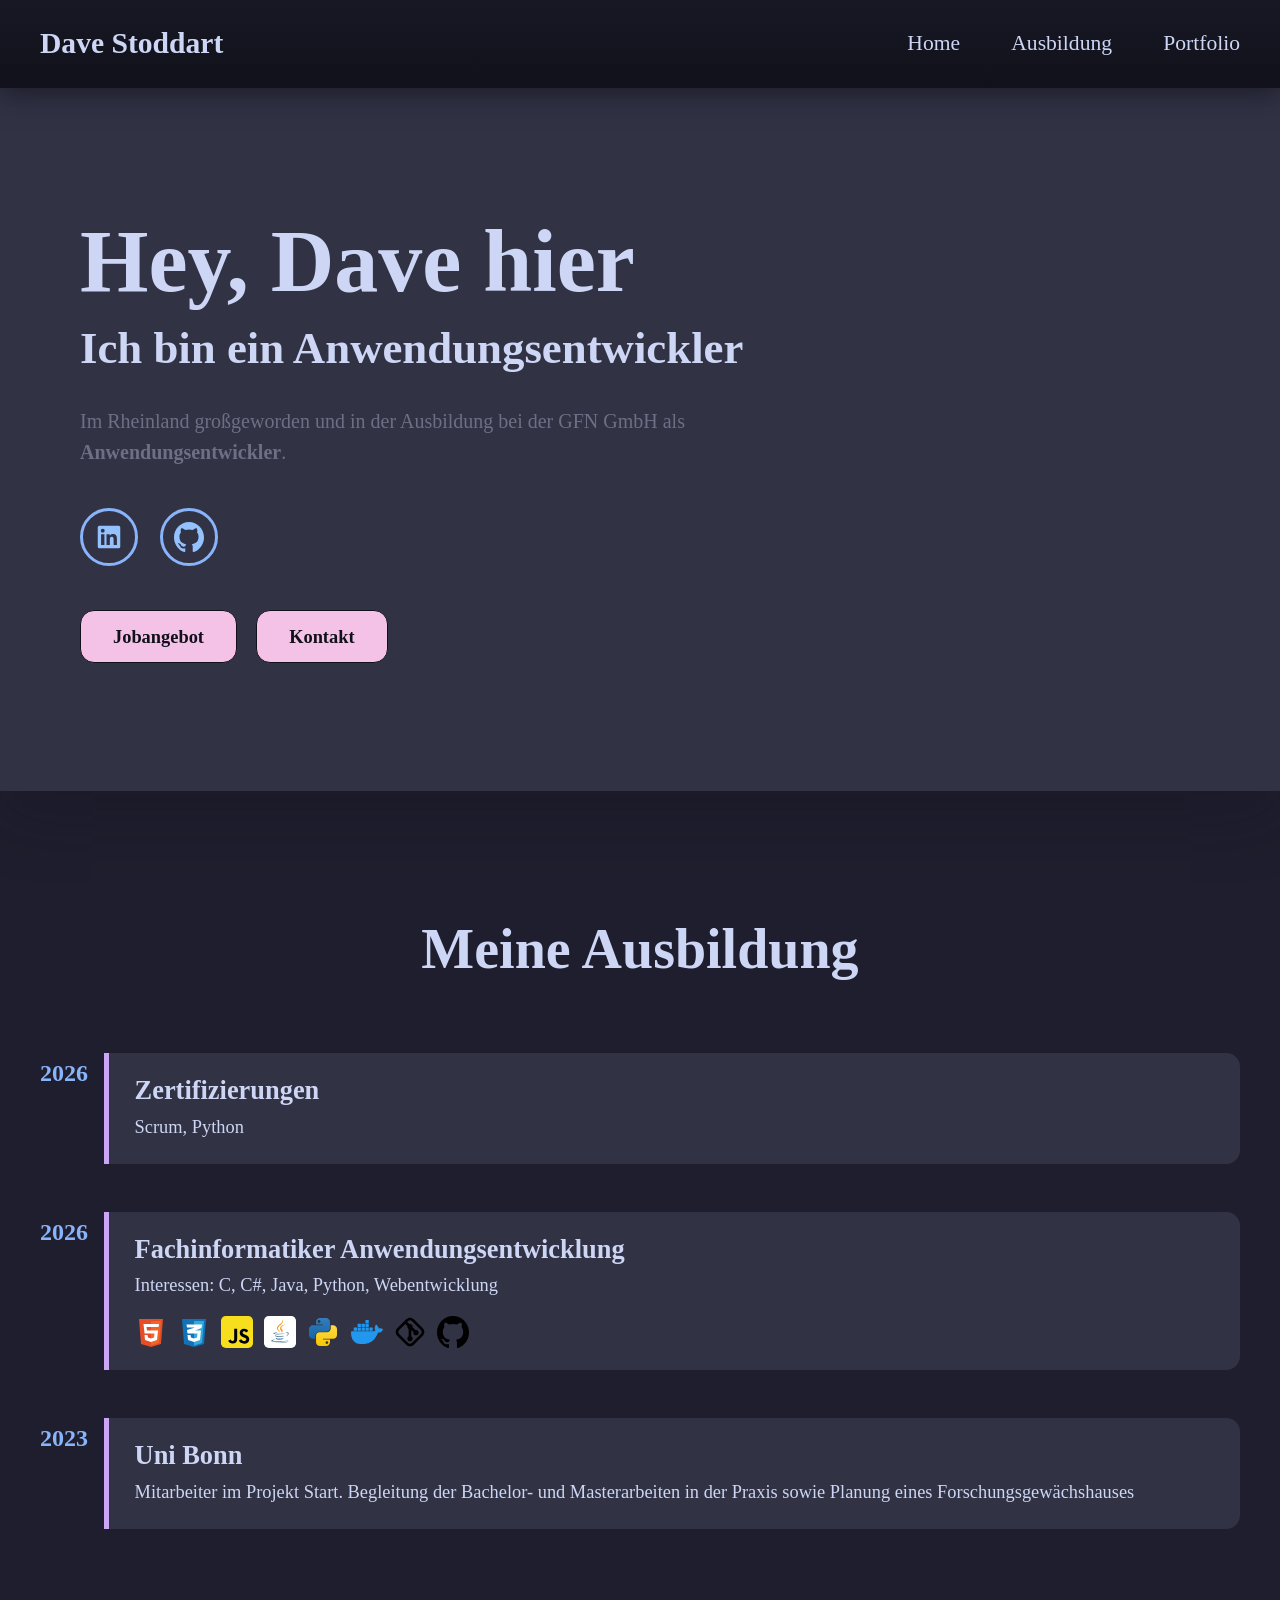
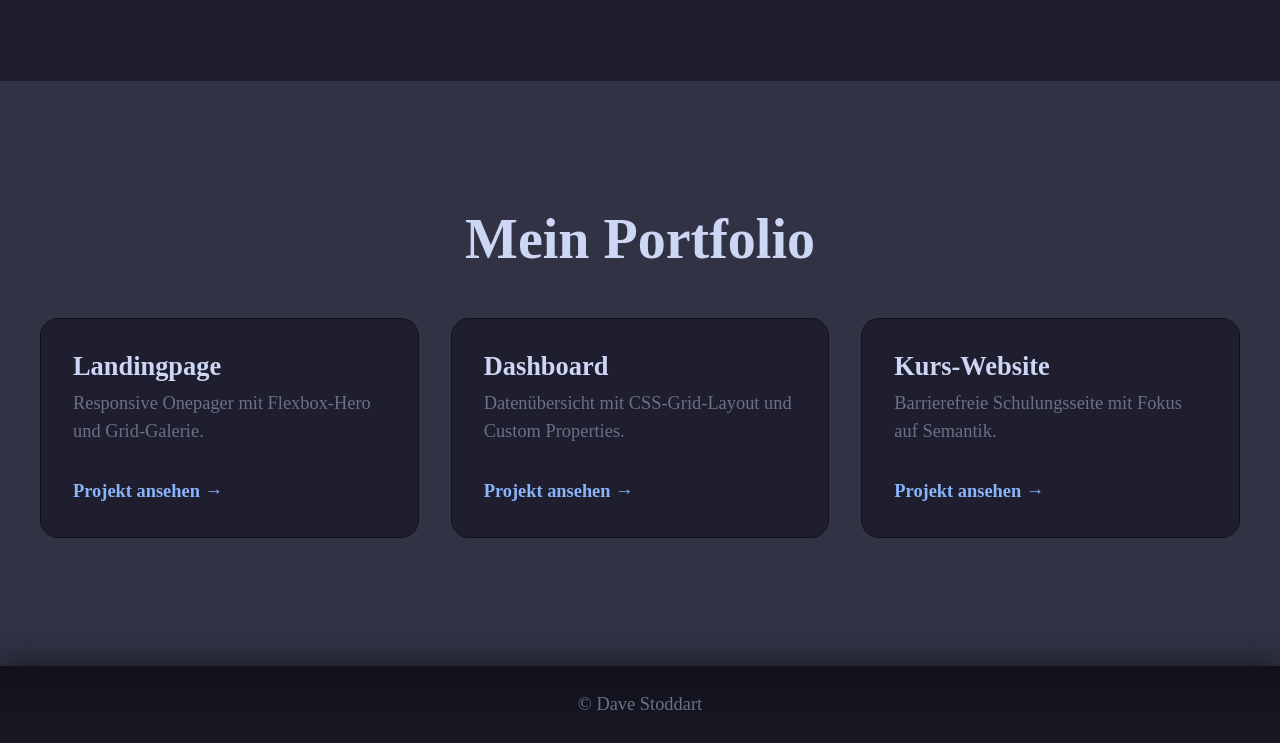
==== portfolio/index.html @ 98d84ff2 "maybe this will be the first final portfolio" ====
<!DOCTYPE html>
<html lang="de">

<head>
  <meta charset="UTF-8">
  <meta name="viewport" content="width=device-width, initial-scale=1.0">
  <title>Dave Stoddart – Portfolio</title>
  <link rel="stylesheet" href="style.css">
  <script src="script.js" defer></script>
</head>

<body>
  <header class="site-header">
    <h1 class="brand">Dave Stoddart</h1>
    <nav class="site-nav" aria-label="Hauptnavigation">
      <ul>
        <li><a href="index.html">Home</a></li>
        <li><a href="#ausbildung">Ausbildung</a></li>
        <li><a href="#portfolio">Portfolio</a></li>
      </ul>
    </nav>
  </header>

  <main>
    <section class="section" id="hero" aria-labelledby="hero-heading">
      <div class="hero-content">
        <h1 id="hero-heading">Hey, <strong>Dave</strong> hier</h1>
        <h2>Ich bin ein Anwendungsentwickler</h2>
        <p>Im Rheinland großgeworden und in der Ausbildung bei der GFN GmbH als <strong>Anwendungsentwickler</strong>.
        </p>

        <ul class="social-links" aria-label="Social Media">
          <li><a href="#linkedin" aria-label="LinkedIn"><img src="Icons/linkedin-svgrepo-com.svg" alt=""></a></li>
          <li><a href="#github" aria-label="GitHub"><img src="Icons/github-142-svgrepo-com.svg" alt=""></a></li>
        </ul>

        <div class="actions">
          <button class="button" type="button" data-modal-target="job-modal">Jobangebot</button>
          <button class="button" type="button" data-modal-target="contact-modal">Kontakt</button>
        </div>
      </div>
    </section>
    <dialog class="modal" id="contact-modal" aria-labelledby="contact-modal-title">
      <div>
        <button class="button modal-close" type="button" aria-label="Dialog schließen">&times;</button>
        <h2 id="contact-modal-title">Kontakt aufnehmen</h2>
        <form class="contact-form" action="#" method="post">
          <div>
            <label for="modal-name">Dein Name</label>
            <input type="text" id="modal-name" name="name" placeholder="Dein Name" autocomplete="name" required>
          </div>
          <div>
            <label for="modal-email">Deine E-Mail</label>
            <input type="email" id="modal-email" name="email" placeholder="Deine E-Mail" autocomplete="email" required>
          </div>
          <div>
            <label for="modal-message">Deine Nachricht</label>
            <textarea id="modal-message" name="message" placeholder="Deine Nachricht" rows="8" required></textarea>
          </div>
          <button class="button" type="submit">Nachricht senden</button>
        </form>
      </div>
    </dialog>

    <dialog class="modal" id="job-modal" aria-labelledby="job-modal-title">
      <div>
        <button class="button modal-close" type="button" aria-label="Dialog schließen">&times;</button>
        <h2 id="job-modal-title">Zusammenarbeit anbieten</h2>
        <p>Sie suchen Unterstützung bei der Entwicklung einer Website, Anwendung oder internen Lösung? Lassen Sie uns
          über Ihr Projekt und die passenden nächsten Schritte sprechen.</p>
        <form class="contact-form" action="#" method="post">
          <div>
            <label for="company-name">Unternehmen</label>
            <input type="text" id="company-name" name="company" placeholder="Ihr Unternehmen"
              autocomplete="organization" required>
          </div>
          <div>
            <label for="company-email">Ihre E-Mail</label>
            <input type="email" id="company-email" name="email" placeholder="Ihre E-Mail" autocomplete="email" required>
          </div>
          <div>
            <label for="project-message">Projektbeschreibung</label>
            <textarea id="project-message" name="message" placeholder="Worum geht es bei Ihrem Projekt?" rows="8"
              required></textarea>
          </div>
          <button class="button" type="submit">Projekt besprechen</button>
        </form>
      </div>
    </dialog>

    <section class="section" id="ausbildung" aria-labelledby="ausbildung-heading">
      <h2 class="heading" id="ausbildung-heading">Meine Ausbildung</h2>
      <ol class="timeline">
        <li>
          <time datetime="2026">2026</time>
          <article>
            <h3>Zertifizierungen</h3>
            <p>Scrum, Python</p>
          </article>
        </li>
        <li>
          <time datetime="2026">2026</time>
          <article>
            <h3>Fachinformatiker Anwendungsentwicklung</h3>
            <p>Interessen: C, C#, Java, Python, Webentwicklung</p>
            <div class="technology-list" aria-label="Technologien">
              <img class="icon" src="Icons/html-5-svgrepo-com.svg" alt="HTML5">
              <img class="icon" src="Icons/css-3-svgrepo-com.svg" alt="CSS3">
              <img class="icon" src="Icons/javascript-svgrepo-com.svg" alt="JavaScript">
              <img class="icon" src="Icons/java-svgrepo-com.svg" alt="Java">
              <img class="icon" src="Icons/python-svgrepo-com.svg" alt="Python">
              <img class="icon" src="Icons/docker-svgrepo-com.svg" alt="Docker">
              <img class="icon" src="Icons/git-svgrepo-com.svg" alt="Git">
              <img class="icon" src="Icons/github-142-svgrepo-com.svg" alt="GitHub">
            </div>
          </article>
        </li>
        <li>
          <time datetime="2023">2023</time>
          <article>
            <h3>Uni Bonn</h3>
            <p>Mitarbeiter im Projekt Start. Begleitung der Bachelor- und Masterarbeiten in der Praxis sowie Planung
              eines Forschungsgewächshauses</p>
          </article>
        </li>
      </ol>
    </section>

    <section class="section" id="portfolio" aria-labelledby="portfolio-heading">
      <h2 class="heading" id="portfolio-heading">Mein Portfolio</h2>
      <div class="project-grid">
        <article class="project-card">
          <h3>Landingpage</h3>
          <p>Responsive Onepager mit Flexbox-Hero und Grid-Galerie.</p>
          <a href="#landingpage">Projekt ansehen →</a>
        </article>
        <article class="project-card">
          <h3>Dashboard</h3>
          <p>Datenübersicht mit CSS-Grid-Layout und Custom Properties.</p>
          <a href="#dashboard">Projekt ansehen →</a>
        </article>
        <article class="project-card">
          <h3>Kurs-Website</h3>
          <p>Barrierefreie Schulungsseite mit Fokus auf Semantik.</p>
          <a href="#kurs-website">Projekt ansehen →</a>
        </article>
      </div>
    </section>
  </main>

  <footer class="site-footer">
    <p>&copy; Dave Stoddart</p>
  </footer>
</body>

</html>
---- portfolio/style.css ----
:root {

  /* legacy */
  --blue: #89b4fa;
  --mauve: #cba6f7;
  --teal: #94e2d5;

  /* Backgrounds — darkest to lightest */
  --crust: #11111b;
  --bg-dark: #181825;
  --bg: #1e1e2e;
  --surface: #313244;

  /* Text */
  --text: #cdd6f4;
  /* primary text — brightest neutral */
  --text-muted: #6c7086;
  /* least prominent — labels, timestamps */

  /* Accent — single source of truth */
  --color-accent: #f5c2e7;
  /* pink */
  --color-accent-hover: #f2cdcd;
  /* flamingo */

  /* Effects — derived from accent, not hardcoded */
  --shadow: rgb(17 17 27 / 55%);
  --glow: rgb(245 194 231 / 45%);
  /* matches --color-accent */

  --content-width: 1200px;
}

/* Base */

* {
  box-sizing: border-box;
}

html {
  scroll-behavior: smooth;
}

body {
  margin: 0;
  background: var(--bg);
  color: var(--text);
  font-family: Georgia, "Times New Roman", serif;
  font-size: 1.15rem;
  line-height: 1.55;
}

a {
  color: inherit;
}

/* Shared styling */
.heading {
  margin: 0 0 3rem;
  color: var(--text);
  font-size: clamp(2.5rem, 6vw, 3.5rem);
  line-height: 1.1;
  text-align: center;
}

/* Header and navigation */

.site-header {
  position: sticky;
  top: 0;
  z-index: 10;
  display: flex;
  align-items: center;
  justify-content: space-between;
  min-height: 88px;
  padding: 0 max(2rem, calc((100% - var(--content-width)) / 2));
  background: linear-gradient(to bottom, var(--bg-dark), var(--crust));
  box-shadow: 0 8px 24px var(--shadow);
  width: 100%;
}

.brand,
.site-nav a {
  color: var(--text);
  text-decoration: none;
  transition: color 180ms ease, text-shadow 180ms ease;
}

.brand {
  font-size: 1.85rem;
  font-weight: 700;
}

.site-nav ul {
  display: flex;
  align-items: center;
  gap: 3.2rem;
  margin: 0;
  padding: 0;
  list-style: none;
}

.site-nav a {
  font-size: 1.35rem;
}

.site-nav a:hover,
.site-nav a:focus-visible,
.brand:hover,
.brand:focus-visible {
  color: var(--mauve);
  text-shadow: 0 0 12px var(--glow);
}

.section {
  width: 100%;
  max-width: none;
  margin: 0;
}

/* Hero */
#hero {
  min-height: 662px;
  padding: 0;
  background: var(--surface);
  box-shadow: 0 24px 60px rgb(17 17 27 / 28%);
}

.hero-content {
  width: min(100% - 2rem, var(--content-width));
  margin: 0 auto;
  padding: 8rem max(2rem, calc((100% - var(--content-width)) / 2));
  display: flex;
  flex-direction: column;
  justify-content: center;
  align-items: flex-start;
}

#hero-heading {
  margin: 0;
  color: var(--text);
  font-size: clamp(3.5rem, 7vw, 5.5rem);
  line-height: 1.05;
}


#hero h2 {
  margin: 1rem 0 2rem;
  color: var(--text);
  font-size: clamp(2rem, 4vw, 2.8rem);
  line-height: 1.1;
}

#hero p {
  max-width: 780px;
  margin: 0 0 2.5rem;
  color: var(--text-muted);
  font-size: 1.25rem;
}

.social-links {
  display: flex;
  align-items: center;
  gap: 1.4rem;
  margin: 0 0 2.8rem;
  padding: 0;
  list-style: none;
}

.social-links a {
  display: grid;
  place-items: center;
  width: 58px;
  height: 58px;
  border: 3px solid var(--blue);
  border-radius: 50%;
  transition: transform 180ms ease, border-color 180ms ease, box-shadow 180ms ease;
}

.social-links a:hover,
.social-links a:focus-visible {
  transform: translateY(-4px) scale(1.08);
  border-color: var(--mauve);
  box-shadow: 0 0 8px var(--mauve), 0 0 22px var(--glow);
}

.social-links img {
  width: 30px;
  height: 30px;
  filter: brightness(0) saturate(100%) invert(71%) sepia(44%) saturate(717%) hue-rotate(185deg) brightness(101%);
  transition: filter 180ms ease;
}

.social-links a:hover img,
.social-links a:focus-visible img {
  filter: brightness(0) saturate(100%) invert(82%) sepia(23%) saturate(1395%) hue-rotate(223deg) brightness(103%);
}

.actions {
  display: flex;
  flex-wrap: wrap;
  gap: 1.2rem;
}

/* Buttons */

.button {
  display: inline-block;
  padding: 0.7rem 2rem;
  border: 1px solid var(--crust);
  border-radius: 14px;
  background: var(--color-accent);
  color: var(--crust);
  font: inherit;
  font-weight: 700;
  text-decoration: none;
  cursor: pointer;
}

.button:hover,
.button:focus-visible {
  background: var(--mauve);
  box-shadow: 0 0 16px var(--glow);
}

/* Education */

#ausbildung {
  padding: 8rem max(2rem, calc((100% - var(--content-width)) / 2));
}

.timeline {
  display: flex;
  flex-direction: column;
  max-width: var(--content-width);
  margin: 0;
  padding: 0;
  list-style: none;
  background: var(--bg);
}

.timeline li {
  display: grid;
  grid-template-columns: auto 1fr;
  gap: 1rem;
  align-items: start;
  padding: 1.5rem 0;
}

.timeline time {
  padding-top: 0.15rem;
  color: var(--blue);
  font-size: 1.5rem;
  font-weight: 700;
  text-align: right;
}

.timeline article {
  padding: 1.4rem 1.6rem;
  border-left: 5px solid var(--mauve);
  border-radius: 0 14px 14px 0;
  background: var(--surface);
}

.timeline h3,
.project-card h3 {
  margin: 0 0 0.35rem;
  font-size: 1.65rem;
  line-height: 1.2;
}

.timeline p,
.project-card p {
  margin: 0;
}

.technology-list {
  display: flex;
  flex-wrap: wrap;
  gap: 0.7rem;
  margin-top: 1rem;
}

.technology-list .icon {
  width: 32px;
  height: 32px;
  object-fit: contain;
}

/* Portfolio */

#portfolio {
  padding: 8rem max(2rem, calc((100% - var(--content-width)) / 2));
  background: var(--surface);
}

.project-grid {
  display: grid;
  grid-template-columns: repeat(3, 1fr);
  gap: 2rem;
  max-width: var(--content-width);
  margin: 0 auto;
}

.project-card {
  display: flex;
  flex-direction: column;
  min-height: 220px;
  padding: 2rem;
  border: 1px solid var(--crust);
  border-radius: 18px;
  background: var(--bg);
}

.project-card p {
  margin-bottom: 1.5rem;
  color: var(--text-muted);
}

.project-card a {
  margin-top: auto;
  color: var(--blue);
  font-weight: 700;
  text-decoration: none;
}

/* Contact forms */

.contact-form {
  display: grid;
  grid-template-columns: 1fr 1fr;
  gap: 1.6rem 1.8rem;
  max-width: 910px;
  margin: 0 auto;
}

.contact-form>div:last-of-type,
.contact-form>button {
  grid-column: 1 / -1;
}

.contact-form label {
  display: block;
  margin-bottom: 0.4rem;
  font-size: 1rem;
}

.contact-form input,
.contact-form textarea {
  display: block;
  width: 100%;
  min-height: 68px;
  padding: 0 1.2rem;
  border: 3px solid var(--crust);
  border-radius: 12px;
  background: var(--bg);
  color: var(--text);
  font: inherit;
  outline: none;
}

.contact-form textarea {
  min-height: 190px;
  padding-block: 1.2rem;
  resize: vertical;
}

.contact-form input::placeholder,
.contact-form textarea::placeholder {
  color: var(--text-muted);
}

.contact-form input:focus,
.contact-form textarea:focus {
  border-color: var(--mauve);
}

.contact-form button {
  justify-self: start;
}

/* Dialogs */

.modal {
  width: min(90% - 2rem, 720px);
  padding: 0;
  border: 1px solid var(--mauve);
  border-radius: 18px;
  background: var(--surface);
  color: var(--text);
  box-shadow: 0 20px 70px var(--shadow), 0 0 24px rgb(203 166 247 / 18%);
}

.modal::backdrop {
  background: rgb(17 17 27 / 78%);
  backdrop-filter: blur(4px);
}

.modal>div {
  position: relative;
  padding: 2.5rem;
}

.modal-close {
  position: absolute;
  top: 1rem;
  right: 1rem;
  padding: 0.2rem 0.7rem;
  border-width: 2px;
  font-size: 1.5rem;
  line-height: 1;
}

.modal h2 {
  margin: 0 2rem 2rem 0;
}

/* Footer */

.site-footer {
  padding: 1.5rem 2rem;
  background: linear-gradient(to bottom, var(--crust), var(--bg-dark));
  box-shadow: 0 -8px 24px var(--shadow);
  color: var(--text-muted);
  text-align: center;
}

.site-footer p {
  margin: 0;
}

/* Responsive layout */

@media (max-width: 800px) {
  .site-header {
    flex-direction: column;
    gap: 1rem;
    padding-block: 1.3rem;
  }

  .site-nav ul {
    flex-wrap: wrap;
    justify-content: center;
    gap: 0.8rem 1.5rem;
  }

  .site-nav a {
    font-size: 1.1rem;
  }

  #hero {
    min-height: auto;
  }

  .project-grid {
    grid-template-columns: 1fr;
  }
}

@media (max-width: 560px) {
  body {
    font-size: 1rem;
  }

  .hero-content {
    width: min(100% - 2rem, var(--content-width));
    padding: 5rem 1.25rem;
  }

  #portfolio {
    width: 100%;
    padding-inline: 1rem;
  }

  .timeline li {
    grid-template-columns: 1fr;
    gap: 0.2rem;
  }

  .timeline time {
    text-align: left;
  }

  .contact-form {
    grid-template-columns: 1fr;
  }

  .contact-form>div:last-of-type,
  .contact-form>button {
    grid-column: auto;
  }
}
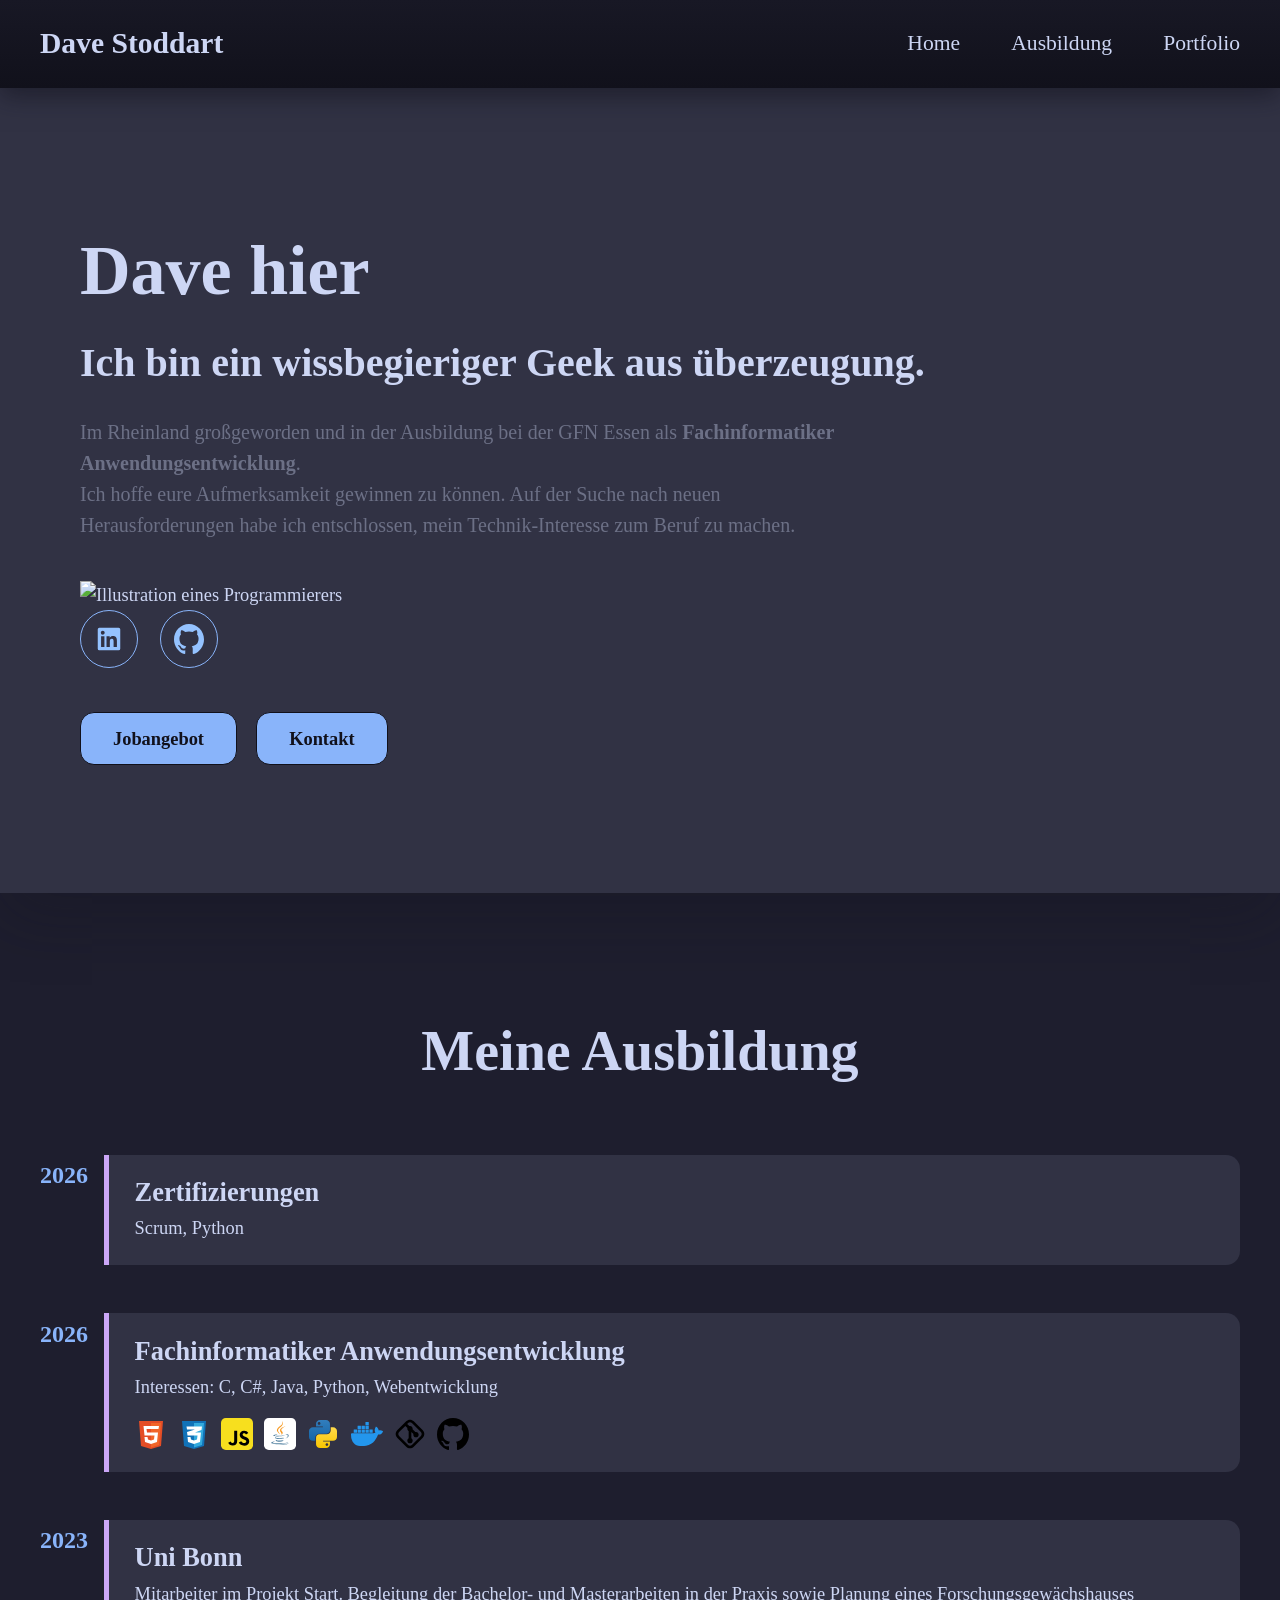
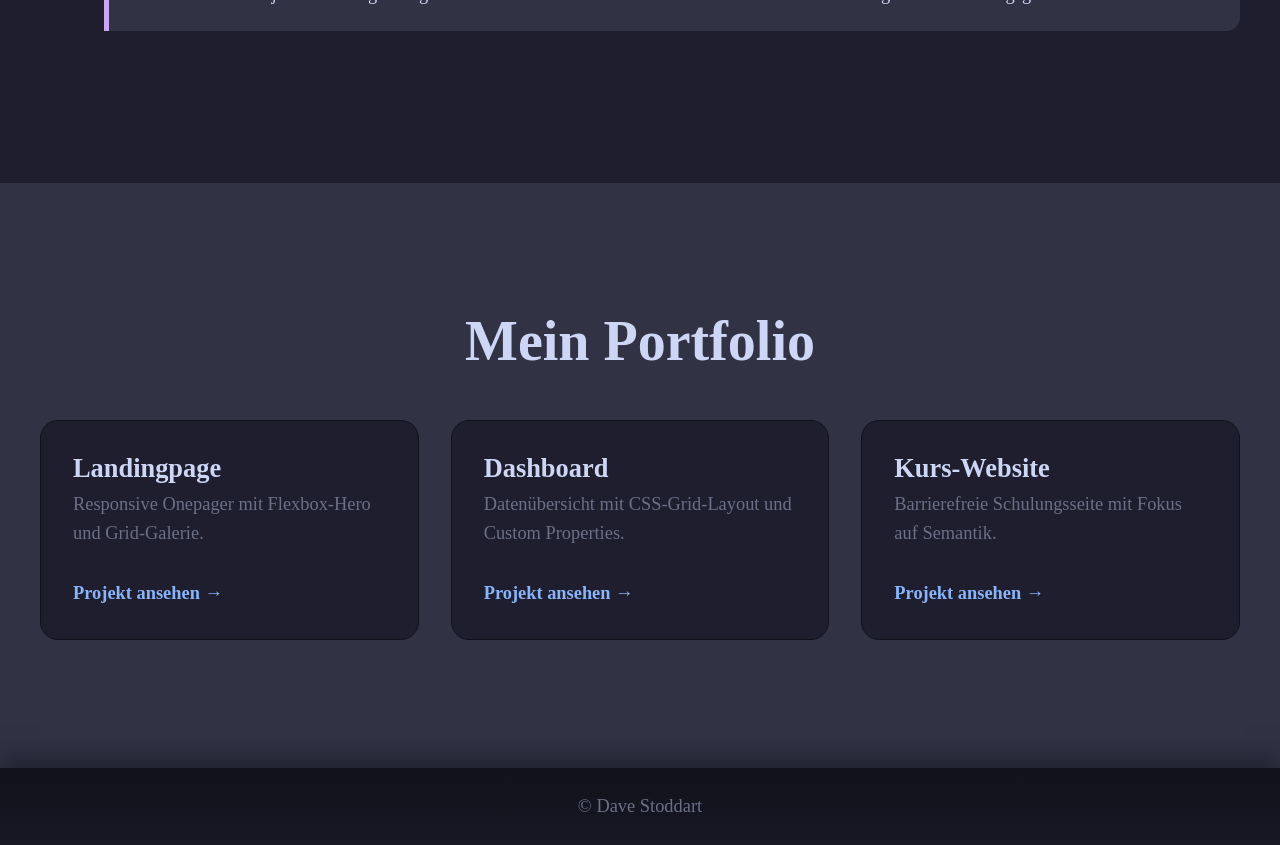
==== commit a993d673: "todo: flexbox poistion image" ====
--- a/portfolio/index.html
+++ b/portfolio/index.html
@@ -14,7 +14,7 @@
     <h1 class="brand">Dave Stoddart</h1>
     <nav class="site-nav" aria-label="Hauptnavigation">
       <ul>
-        <li><a href="index.html">Home</a></li>
+        <li><a href="#hero">Home</a></li>
         <li><a href="#ausbildung">Ausbildung</a></li>
         <li><a href="#portfolio">Portfolio</a></li>
       </ul>
@@ -24,21 +24,26 @@
   <main>
     <section class="section" id="hero" aria-labelledby="hero-heading">
       <div class="hero-content">
-        <h1 id="hero-heading">Hey, <strong>Dave</strong> hier</h1>
-        <h2>Ich bin ein Anwendungsentwickler</h2>
-        <p>Im Rheinland großgeworden und in der Ausbildung bei der GFN GmbH als <strong>Anwendungsentwickler</strong>.
-        </p>
-
-        <ul class="social-links" aria-label="Social Media">
-          <li><a href="#linkedin" aria-label="LinkedIn"><img src="Icons/linkedin-svgrepo-com.svg" alt=""></a></li>
-          <li><a href="#github" aria-label="GitHub"><img src="Icons/github-142-svgrepo-com.svg" alt=""></a></li>
-        </ul>
-
+        <div class="hero-text">
+          <h2 id="hero-heading"><strong>Dave</strong> hier</h2>
+          <h2 id="hero-statement">Ich bin ein wissbegieriger Geek aus überzeugung.</h2>
+          <p>Im Rheinland großgeworden und in der Ausbildung bei der GFN Essen als <strong>Fachinformatiker
+              Anwendungsentwicklung</strong>.<br>
+            Ich hoffe eure Aufmerksamkeit gewinnen zu können. Auf der Suche nach neuen Herausforderungen habe ich
+            entschlossen, mein Technik-Interesse zum Beruf zu machen.
+          </p>
+        </div>
+        <div class="hero-image">
+          <img src="" alt="Illustration eines Programmierers">
+          <ul class="social-links" aria-label="Social Media">
+            <li><a href="#linkedin" aria-label="LinkedIn"><img src="Icons/linkedin-svgrepo-com.svg" alt=""></a></li>
+            <li><a href="#github" aria-label="GitHub"><img src="Icons/github-142-svgrepo-com.svg" alt=""></a></li>
+          </ul>
+        </div>
         <div class="actions">
           <button class="button" type="button" data-modal-target="job-modal">Jobangebot</button>
           <button class="button" type="button" data-modal-target="contact-modal">Kontakt</button>
         </div>
-      </div>
     </section>
     <dialog class="modal" id="contact-modal" aria-labelledby="contact-modal-title">
       <div>
--- a/portfolio/style.css
+++ b/portfolio/style.css
@@ -3,7 +3,6 @@
   /* legacy */
   --blue: #89b4fa;
   --mauve: #cba6f7;
-  --teal: #94e2d5;
 
   /* Backgrounds — darkest to lightest */
   --crust: #11111b;
@@ -17,15 +16,13 @@
   --text-muted: #6c7086;
   /* least prominent — labels, timestamps */
 
-  /* Accent — single source of truth */
-  --color-accent: #f5c2e7;
-  /* pink */
-  --color-accent-hover: #f2cdcd;
-  /* flamingo */
+  /* Accent — blue signals trust and technical clarity */
+  --color-accent: var(--blue);
+  --color-accent-hover: var(--mauve);
 
   /* Effects — derived from accent, not hardcoded */
   --shadow: rgb(17 17 27 / 55%);
-  --glow: rgb(245 194 231 / 45%);
+  --glow: rgb(137 180 250 / 45%);
   /* matches --color-accent */
 
   --content-width: 1200px;
@@ -136,20 +133,42 @@
   align-items: flex-start;
 }
 
+.hero-image {
+  justify-self: right;
+}
+
 #hero-heading {
   margin: 0;
   color: var(--text);
-  font-size: clamp(3.5rem, 7vw, 5.5rem);
+  font-size: 70px;
   line-height: 1.05;
+}
+
+#hero-statement {
+  margin: 0;
+  color: var(--text);
+  font-size: 40px;
+  line-height: 1.05;
+}
+
+#hero-heading strong,
+#hero p strong {
+  color: inherit;
+  transition: color 180ms ease;
+}
+
+#hero-heading strong:hover,
+#hero p strong:hover {
+  color: var(--mauve);
 }
 
 
 #hero h2 {
   margin: 1rem 0 2rem;
   color: var(--text);
-  font-size: clamp(2rem, 4vw, 2.8rem);
   line-height: 1.1;
 }
+
 
 #hero p {
   max-width: 780px;
@@ -172,7 +191,7 @@
   place-items: center;
   width: 58px;
   height: 58px;
-  border: 3px solid var(--blue);
+  border: 1px solid var(--blue);
   border-radius: 50%;
   transition: transform 180ms ease, border-color 180ms ease, box-shadow 180ms ease;
 }
@@ -188,12 +207,6 @@
   width: 30px;
   height: 30px;
   filter: brightness(0) saturate(100%) invert(71%) sepia(44%) saturate(717%) hue-rotate(185deg) brightness(101%);
-  transition: filter 180ms ease;
-}
-
-.social-links a:hover img,
-.social-links a:focus-visible img {
-  filter: brightness(0) saturate(100%) invert(82%) sepia(23%) saturate(1395%) hue-rotate(223deg) brightness(103%);
 }
 
 .actions {
@@ -219,7 +232,7 @@
 
 .button:hover,
 .button:focus-visible {
-  background: var(--mauve);
+  background: var(--color-accent-hover);
   box-shadow: 0 0 16px var(--glow);
 }
 
@@ -322,6 +335,13 @@
   color: var(--blue);
   font-weight: 700;
   text-decoration: none;
+
+}
+
+.project-card a:hover,
+.project-card a:focus-visible {
+  color: var(--mauve);
+  text-shadow: 0 0 12px var(--glow);
 }
 
 /* Contact forms */
@@ -351,7 +371,7 @@
   width: 100%;
   min-height: 68px;
   padding: 0 1.2rem;
-  border: 3px solid var(--crust);
+  border: 1px solid var(--crust);
   border-radius: 12px;
   background: var(--bg);
   color: var(--text);
@@ -363,6 +383,7 @@
   min-height: 190px;
   padding-block: 1.2rem;
   resize: vertical;
+
 }
 
 .contact-form input::placeholder,
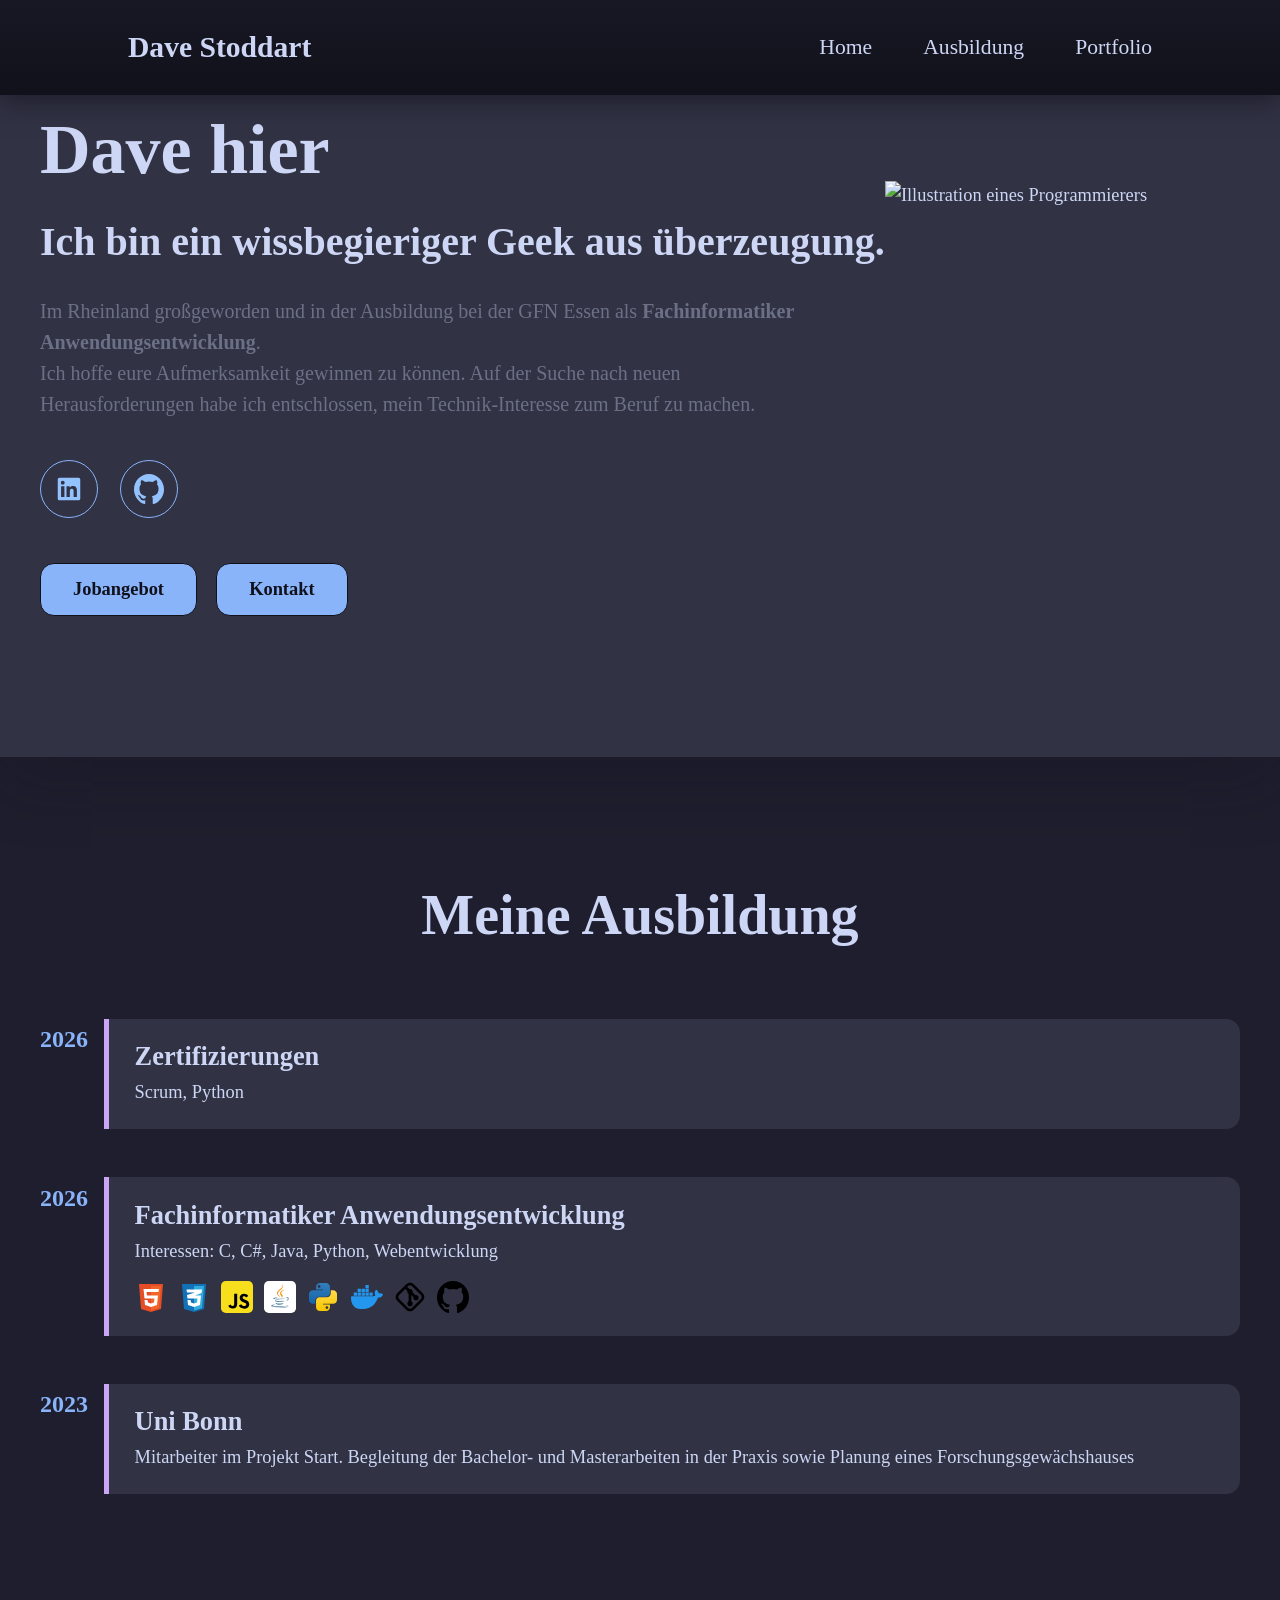
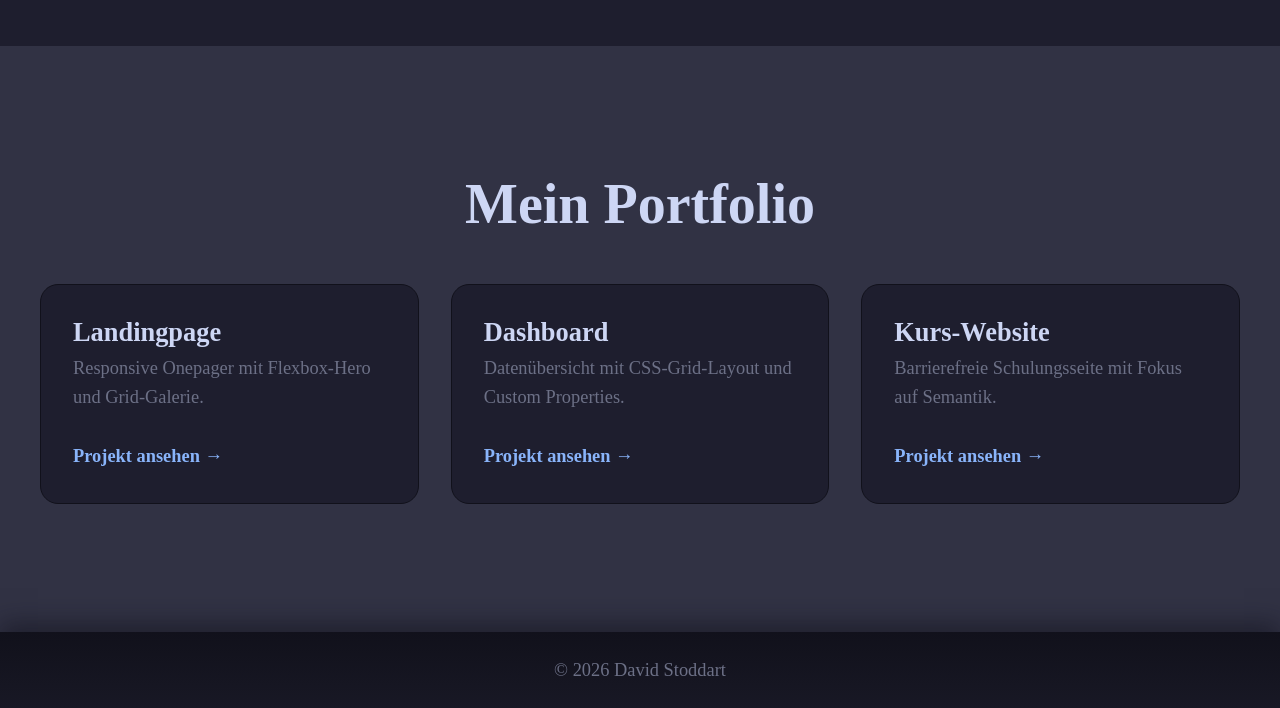
==== commit 6b0da559: "Fixed layout for Hero card. More work needed" ====
--- a/portfolio/index.html
+++ b/portfolio/index.html
@@ -25,25 +25,28 @@
     <section class="section" id="hero" aria-labelledby="hero-heading">
       <div class="hero-content">
         <div class="hero-text">
-          <h2 id="hero-heading"><strong>Dave</strong> hier</h2>
+            <div class="wrapper" id="hero-desc">
+            <h2 id="hero-heading"><strong>Dave</strong> hier</h2>
           <h2 id="hero-statement">Ich bin ein wissbegieriger Geek aus überzeugung.</h2>
+            </div>        <div class="hero-image">
+              <img src="" alt="Illustration eines Programmierers">
+            </div>
+        </div>
           <p>Im Rheinland großgeworden und in der Ausbildung bei der GFN Essen als <strong>Fachinformatiker
               Anwendungsentwicklung</strong>.<br>
             Ich hoffe eure Aufmerksamkeit gewinnen zu können. Auf der Suche nach neuen Herausforderungen habe ich
             entschlossen, mein Technik-Interesse zum Beruf zu machen.
           </p>
-        </div>
-        <div class="hero-image">
-          <img src="" alt="Illustration eines Programmierers">
+
           <ul class="social-links" aria-label="Social Media">
             <li><a href="#linkedin" aria-label="LinkedIn"><img src="Icons/linkedin-svgrepo-com.svg" alt=""></a></li>
             <li><a href="#github" aria-label="GitHub"><img src="Icons/github-142-svgrepo-com.svg" alt=""></a></li>
           </ul>
-        </div>
         <div class="actions">
           <button class="button" type="button" data-modal-target="job-modal">Jobangebot</button>
           <button class="button" type="button" data-modal-target="contact-modal">Kontakt</button>
         </div>
+      </div>
     </section>
     <dialog class="modal" id="contact-modal" aria-labelledby="contact-modal-title">
       <div>
@@ -154,8 +157,8 @@
   </main>
 
   <footer class="site-footer">
-    <p>&copy; Dave Stoddart</p>
+    <p>&copy; 2026 David Stoddart</p>
   </footer>
 </body>
 
-</html>+</html>
--- a/portfolio/style.css
+++ b/portfolio/style.css
@@ -69,8 +69,8 @@
   display: flex;
   align-items: center;
   justify-content: space-between;
-  min-height: 88px;
-  padding: 0 max(2rem, calc((100% - var(--content-width)) / 2));
+  min-height: 95px;
+  padding: 0 10%;
   background: linear-gradient(to bottom, var(--bg-dark), var(--crust));
   box-shadow: 0 8px 24px var(--shadow);
   width: 100%;
@@ -122,21 +122,30 @@
   background: var(--surface);
   box-shadow: 0 24px 60px rgb(17 17 27 / 28%);
 }
+.section#hero{
+    display: flex;
+    flex-direction: column;
+}
 
 .hero-content {
   width: min(100% - 2rem, var(--content-width));
   margin: 0 auto;
-  padding: 8rem max(2rem, calc((100% - var(--content-width)) / 2));
+  padding: 8rem max(2rem calc((100% - var(--content-width)) / 2));
   display: flex;
   flex-direction: column;
   justify-content: center;
   align-items: flex-start;
-}
-
-.hero-image {
-  justify-self: right;
-}
-
+
+}
+
+.hero-text {
+    display: flex;
+    flex-direction: row;
+    align-content: center;
+}
+.hero-image{
+    align-self:center;
+}
 #hero-heading {
   margin: 0;
   color: var(--text);
@@ -156,7 +165,10 @@
   color: inherit;
   transition: color 180ms ease;
 }
-
+.wrapper #hero-desc{
+    display:flex;
+    padding: 0 15px 15px;
+}
 #hero-heading strong:hover,
 #hero p strong:hover {
   color: var(--mauve);
@@ -510,4 +522,4 @@
   .contact-form>button {
     grid-column: auto;
   }
-}+}
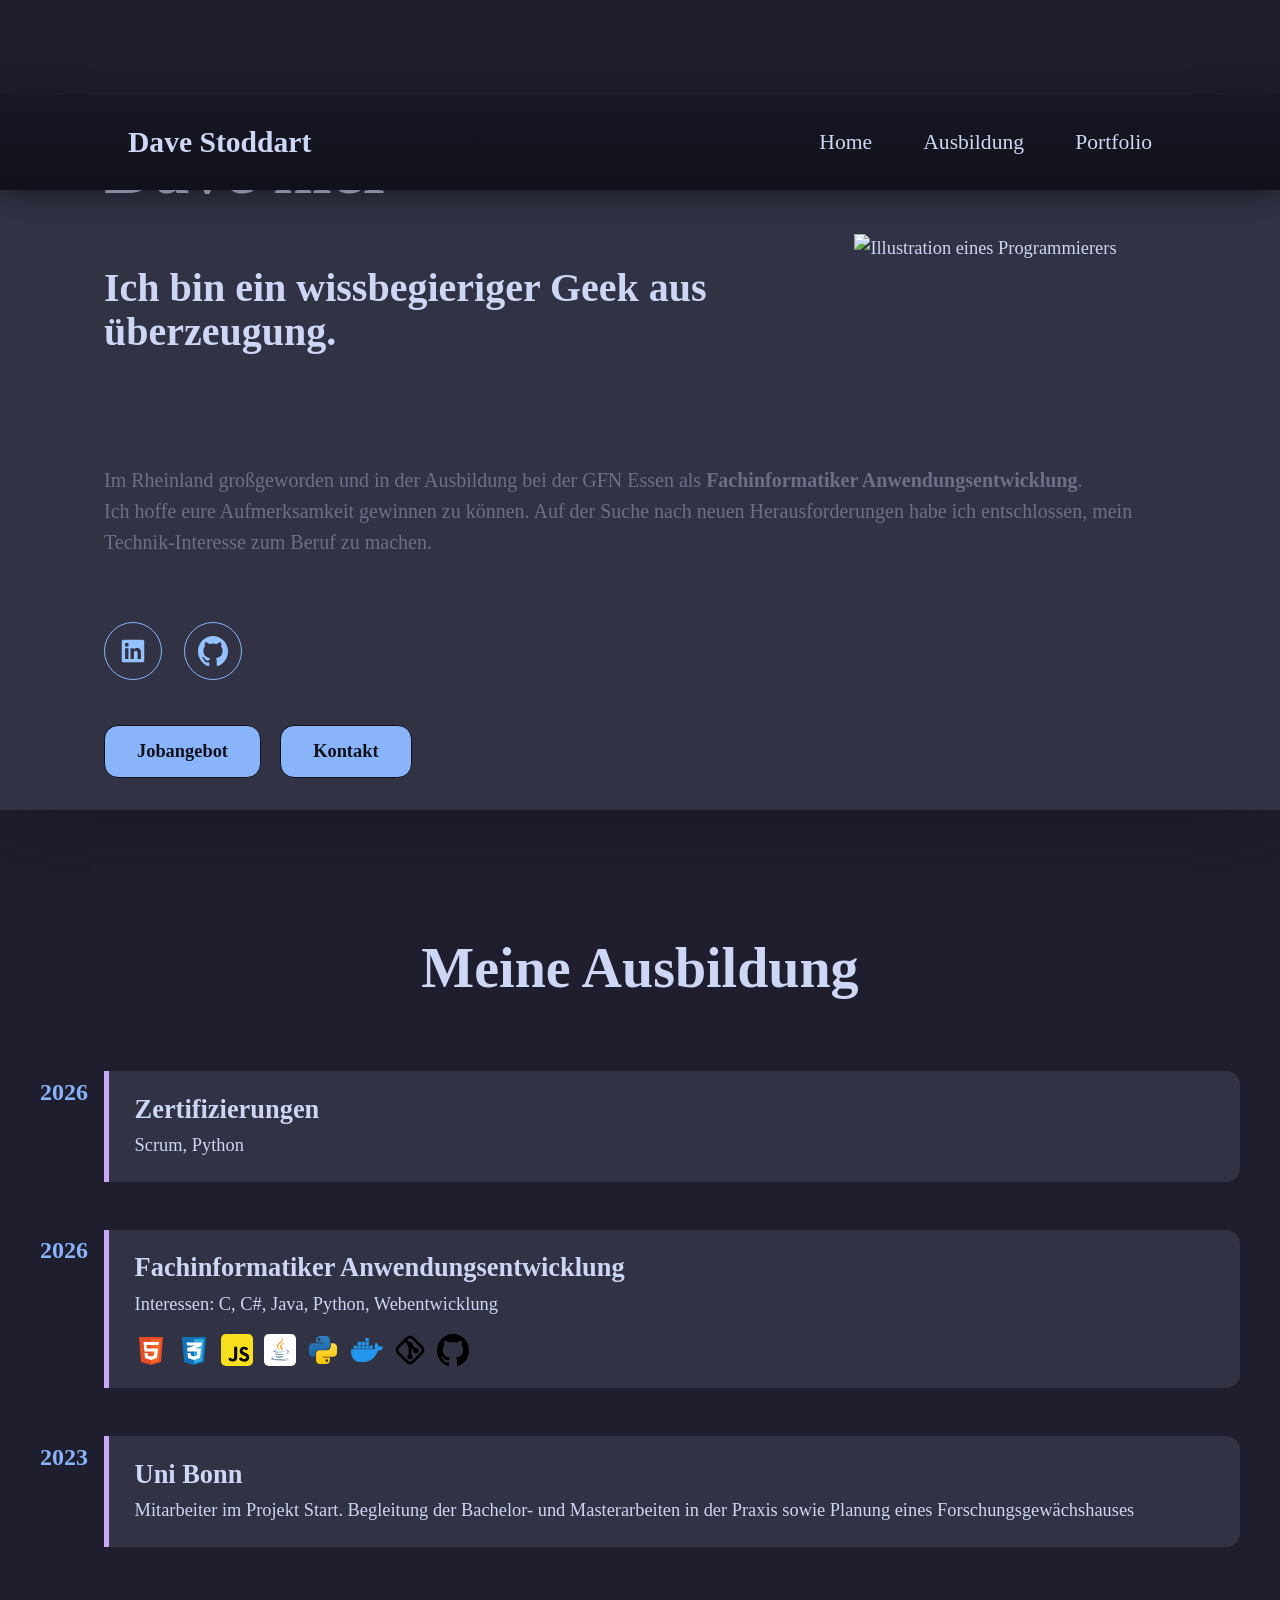
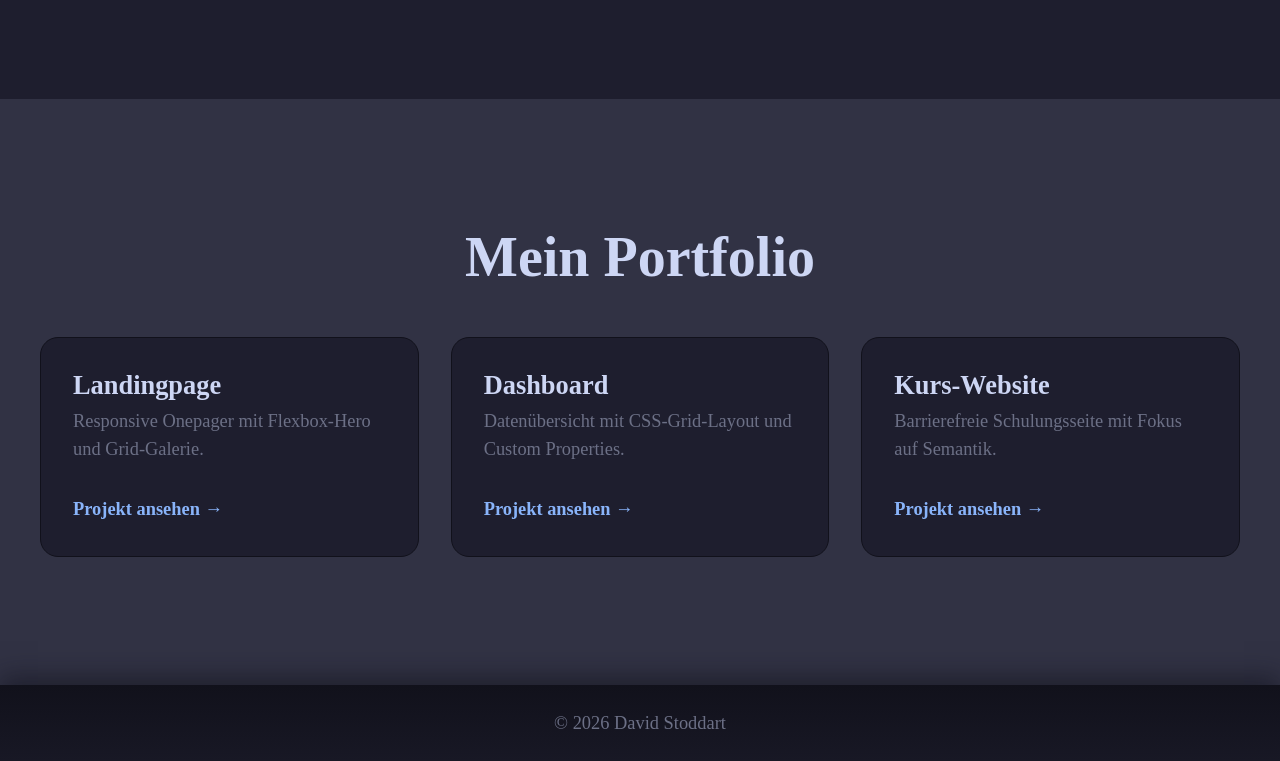
==== commit 0d8ae597: "Popup needs Work, Hero card got better" ====
--- a/portfolio/index.html
+++ b/portfolio/index.html
@@ -8,9 +8,10 @@
   <link rel="stylesheet" href="style.css">
   <script src="script.js" defer></script>
 </head>
+<body>
 
-<body>
-  <header class="site-header">
+<!--- header    -->
+    <header class="site-header">
     <h1 class="brand">Dave Stoddart</h1>
     <nav class="site-nav" aria-label="Hauptnavigation">
       <ul>
@@ -22,13 +23,16 @@
   </header>
 
   <main>
+
+<!--- Hero Card -->
     <section class="section" id="hero" aria-labelledby="hero-heading">
       <div class="hero-content">
         <div class="hero-text">
             <div class="wrapper" id="hero-desc">
             <h2 id="hero-heading"><strong>Dave</strong> hier</h2>
           <h2 id="hero-statement">Ich bin ein wissbegieriger Geek aus überzeugung.</h2>
-            </div>        <div class="hero-image">
+            </div>
+            <div class="hero-image">
               <img src="" alt="Illustration eines Programmierers">
             </div>
         </div>
@@ -37,7 +41,6 @@
             Ich hoffe eure Aufmerksamkeit gewinnen zu können. Auf der Suche nach neuen Herausforderungen habe ich
             entschlossen, mein Technik-Interesse zum Beruf zu machen.
           </p>
-
           <ul class="social-links" aria-label="Social Media">
             <li><a href="#linkedin" aria-label="LinkedIn"><img src="Icons/linkedin-svgrepo-com.svg" alt=""></a></li>
             <li><a href="#github" aria-label="GitHub"><img src="Icons/github-142-svgrepo-com.svg" alt=""></a></li>
@@ -48,6 +51,8 @@
         </div>
       </div>
     </section>
+
+<!--- Contact Modal --->
     <dialog class="modal" id="contact-modal" aria-labelledby="contact-modal-title">
       <div>
         <button class="button modal-close" type="button" aria-label="Dialog schließen">&times;</button>
@@ -70,6 +75,7 @@
       </div>
     </dialog>
 
+<!--- Job Modal --->
     <dialog class="modal" id="job-modal" aria-labelledby="job-modal-title">
       <div>
         <button class="button modal-close" type="button" aria-label="Dialog schließen">&times;</button>
@@ -96,6 +102,7 @@
       </div>
     </dialog>
 
+<!--- Curiculum Vitae --->
     <section class="section" id="ausbildung" aria-labelledby="ausbildung-heading">
       <h2 class="heading" id="ausbildung-heading">Meine Ausbildung</h2>
       <ol class="timeline">
@@ -134,6 +141,7 @@
       </ol>
     </section>
 
+<!--- Portfolio --->
     <section class="section" id="portfolio" aria-labelledby="portfolio-heading">
       <h2 class="heading" id="portfolio-heading">Mein Portfolio</h2>
       <div class="project-grid">
@@ -160,5 +168,4 @@
     <p>&copy; 2026 David Stoddart</p>
   </footer>
 </body>
-
 </html>
--- a/portfolio/style.css
+++ b/portfolio/style.css
@@ -36,6 +36,7 @@
 
 html {
   scroll-behavior: smooth;
+  scroll-snap-type: y proximity;
 }
 
 body {
@@ -45,6 +46,7 @@
   font-family: Georgia, "Times New Roman", serif;
   font-size: 1.15rem;
   line-height: 1.55;
+  
 }
 
 a {
@@ -113,6 +115,8 @@
   width: 100%;
   max-width: none;
   margin: 0;
+  scroll-snap-align: start;
+  scroll-snap-stop: always;
 }
 
 /* Hero */
@@ -130,11 +134,12 @@
 .hero-content {
   width: min(100% - 2rem, var(--content-width));
   margin: 0 auto;
-  padding: 8rem max(2rem calc((100% - var(--content-width)) / 2));
+  /* padding: 10rem max(2rem calc((100% - var(--content-width)) / 2)); */
   display: flex;
   flex-direction: column;
   justify-content: center;
   align-items: flex-start;
+  padding: 0 4rem  2rem;
 
 }
 
@@ -165,9 +170,12 @@
   color: inherit;
   transition: color 180ms ease;
 }
-.wrapper #hero-desc{
+.wrapper#hero-desc{
     display:flex;
-    padding: 0 15px 15px;
+    padding: 20px 35px 15px 0;
+    flex-direction: column;
+    gap: 10px;
+    max-width: 70%;
 }
 #hero-heading strong:hover,
 #hero p strong:hover {
@@ -183,8 +191,8 @@
 
 
 #hero p {
-  max-width: 780px;
-  margin: 0 0 2.5rem;
+  /* max-width: 780px; */
+  margin: 4rem 0 4rem;
   color: var(--text-muted);
   font-size: 1.25rem;
 }
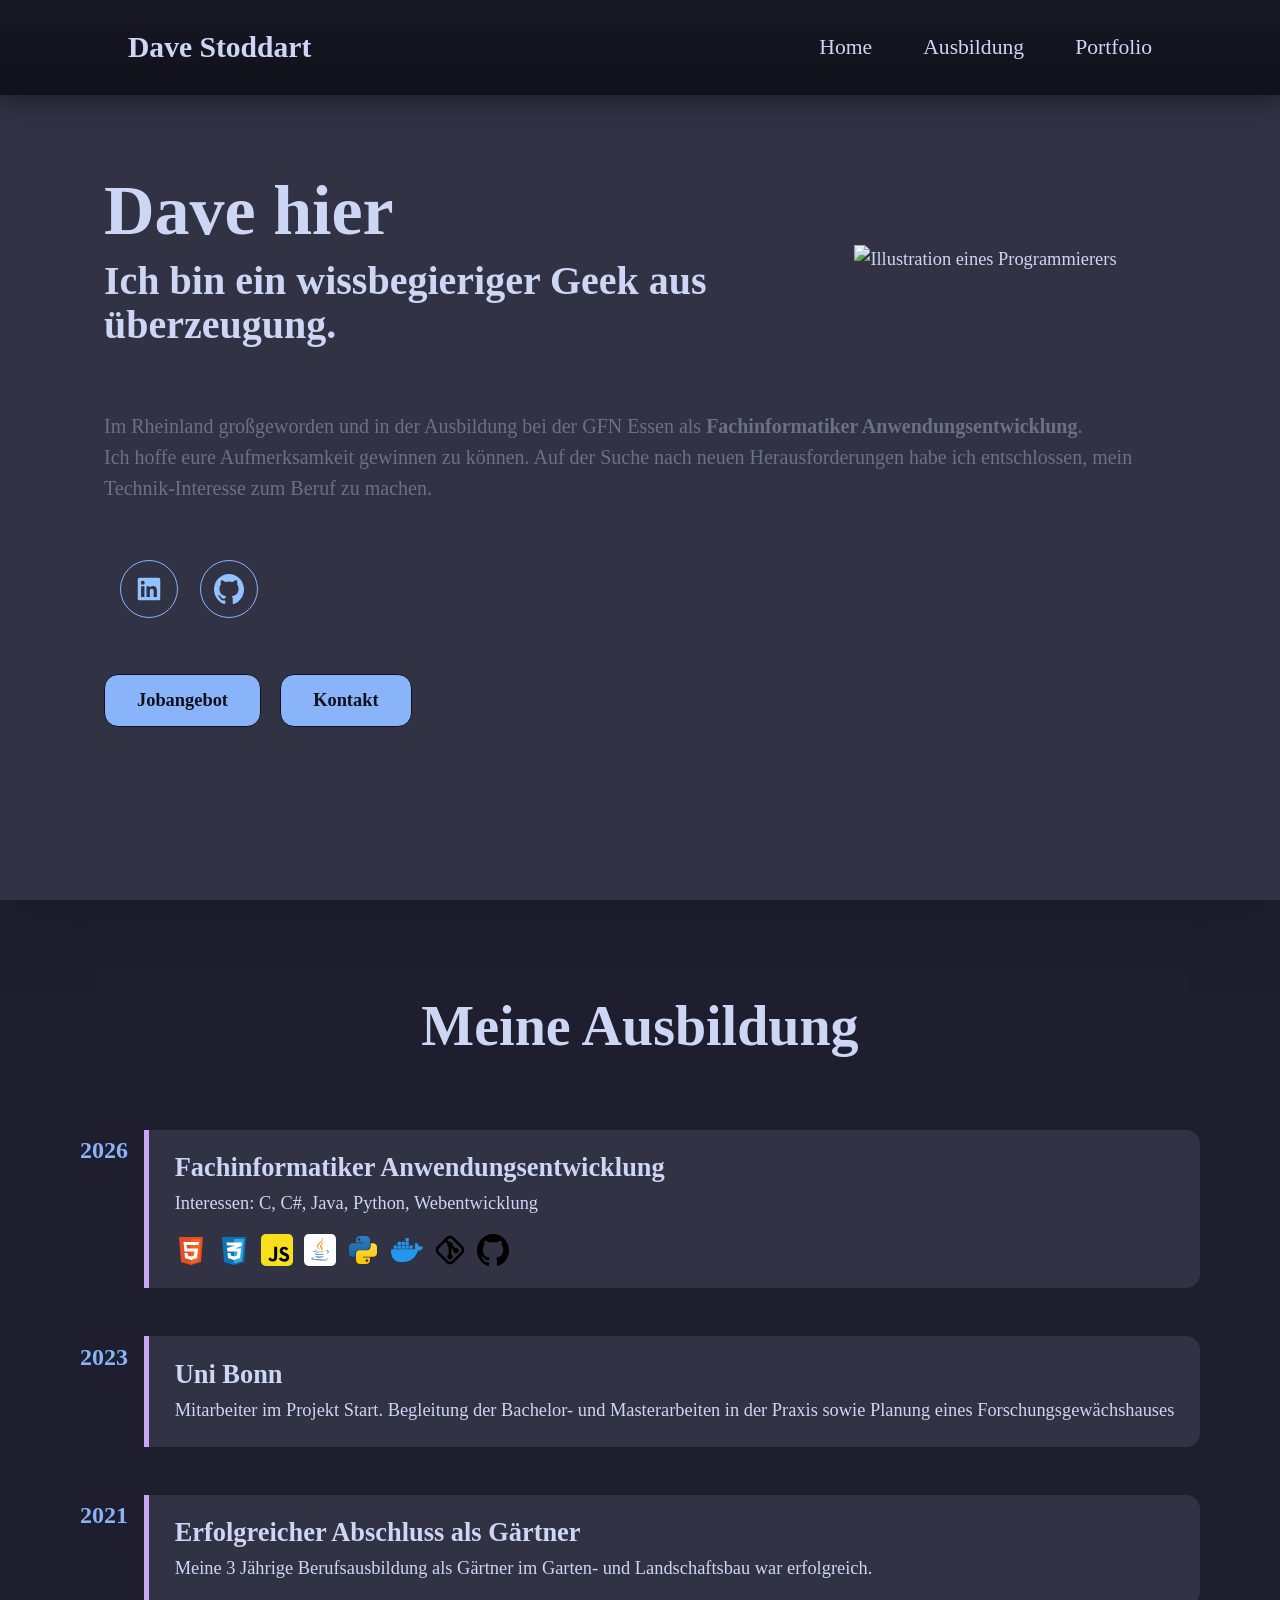
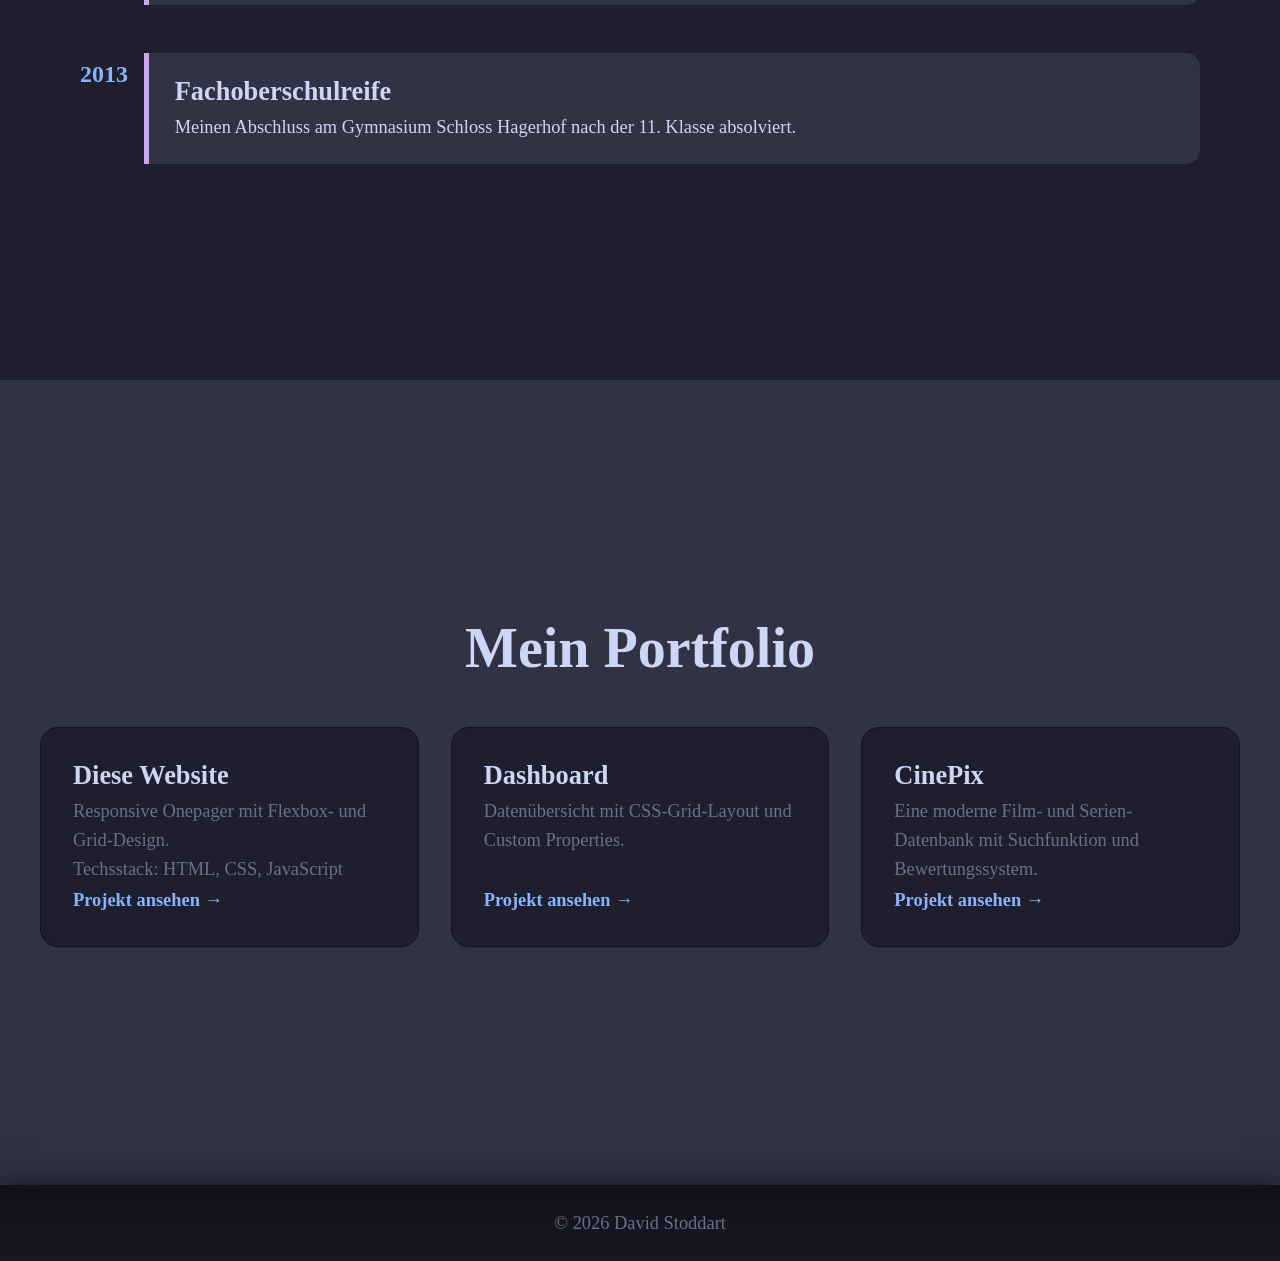
==== commit 2da0e3f0: "Hopefully this is a Workable State. Needs filling with Content" ====
--- a/portfolio/index.html
+++ b/portfolio/index.html
@@ -8,10 +8,11 @@
   <link rel="stylesheet" href="style.css">
   <script src="script.js" defer></script>
 </head>
+
 <body>
 
-<!--- header    -->
-    <header class="site-header">
+  <!--- header    -->
+  <header class="site-header">
     <h1 class="brand">Dave Stoddart</h1>
     <nav class="site-nav" aria-label="Hauptnavigation">
       <ul>
@@ -24,27 +25,30 @@
 
   <main>
 
-<!--- Hero Card -->
+    <!--- Hero Card -->
     <section class="section" id="hero" aria-labelledby="hero-heading">
       <div class="hero-content">
-        <div class="hero-text">
+        <div class="hero-main">
+          <div class="hero-text">
             <div class="wrapper" id="hero-desc">
-            <h2 id="hero-heading"><strong>Dave</strong> hier</h2>
-          <h2 id="hero-statement">Ich bin ein wissbegieriger Geek aus überzeugung.</h2>
+              <h2 id="hero-heading"><strong>Dave</strong> hier</h2>
+              <h2 id="hero-statement">Ich bin ein wissbegieriger Geek aus überzeugung.</h2>
             </div>
             <div class="hero-image">
               <img src="" alt="Illustration eines Programmierers">
             </div>
-        </div>
+          </div>
           <p>Im Rheinland großgeworden und in der Ausbildung bei der GFN Essen als <strong>Fachinformatiker
               Anwendungsentwicklung</strong>.<br>
             Ich hoffe eure Aufmerksamkeit gewinnen zu können. Auf der Suche nach neuen Herausforderungen habe ich
             entschlossen, mein Technik-Interesse zum Beruf zu machen.
           </p>
-          <ul class="social-links" aria-label="Social Media">
-            <li><a href="#linkedin" aria-label="LinkedIn"><img src="Icons/linkedin-svgrepo-com.svg" alt=""></a></li>
-            <li><a href="#github" aria-label="GitHub"><img src="Icons/github-142-svgrepo-com.svg" alt=""></a></li>
-          </ul>
+        </div>
+
+        <ul class="social-links" aria-label="Social Media">
+          <li><a href="#linkedin" aria-label="LinkedIn"><img src="Icons/linkedin-svgrepo-com.svg" alt=""></a></li>
+          <li><a href="#github" aria-label="GitHub"><img src="Icons/github-142-svgrepo-com.svg" alt=""></a></li>
+        </ul>
         <div class="actions">
           <button class="button" type="button" data-modal-target="job-modal">Jobangebot</button>
           <button class="button" type="button" data-modal-target="contact-modal">Kontakt</button>
@@ -52,7 +56,7 @@
       </div>
     </section>
 
-<!--- Contact Modal --->
+    <!--- Contact Modal --->
     <dialog class="modal" id="contact-modal" aria-labelledby="contact-modal-title">
       <div>
         <button class="button modal-close" type="button" aria-label="Dialog schließen">&times;</button>
@@ -75,7 +79,7 @@
       </div>
     </dialog>
 
-<!--- Job Modal --->
+    <!--- Job Modal --->
     <dialog class="modal" id="job-modal" aria-labelledby="job-modal-title">
       <div>
         <button class="button modal-close" type="button" aria-label="Dialog schließen">&times;</button>
@@ -102,17 +106,10 @@
       </div>
     </dialog>
 
-<!--- Curiculum Vitae --->
+    <!--- Curiculum Vitae --->
     <section class="section" id="ausbildung" aria-labelledby="ausbildung-heading">
       <h2 class="heading" id="ausbildung-heading">Meine Ausbildung</h2>
       <ol class="timeline">
-        <li>
-          <time datetime="2026">2026</time>
-          <article>
-            <h3>Zertifizierungen</h3>
-            <p>Scrum, Python</p>
-          </article>
-        </li>
         <li>
           <time datetime="2026">2026</time>
           <article>
@@ -138,17 +135,32 @@
               eines Forschungsgewächshauses</p>
           </article>
         </li>
+        <li>
+          <time datetime="2021">2021</time>
+          <article>
+            <h3>Erfolgreicher Abschluss als Gärtner</h3>
+            <p>Meine 3 Jährige Berufsausbildung als Gärtner im Garten- und Landschaftsbau war erfolgreich.</p>
+          </article>
+        </li>
+        <li><time datetime="2013">2013</time>
+          <article>
+            <h3>Fachoberschulreife</h3>
+            <p>Meinen Abschluss am Gymnasium Schloss Hagerhof nach der 11. Klasse absolviert.</p>
+          </article>
+        </li>
+        <li></li>
+        <li></li>
       </ol>
     </section>
 
-<!--- Portfolio --->
+    <!--- Portfolio --->
     <section class="section" id="portfolio" aria-labelledby="portfolio-heading">
       <h2 class="heading" id="portfolio-heading">Mein Portfolio</h2>
       <div class="project-grid">
         <article class="project-card">
-          <h3>Landingpage</h3>
-          <p>Responsive Onepager mit Flexbox-Hero und Grid-Galerie.</p>
-          <a href="#landingpage">Projekt ansehen →</a>
+          <h3>Diese Website</h3>
+          <p>Responsive Onepager mit Flexbox- und Grid-Design.<br>Techsstack: HTML, CSS, JavaScript</p>
+          <a href="#hero">Projekt ansehen →</a>
         </article>
         <article class="project-card">
           <h3>Dashboard</h3>
@@ -156,9 +168,9 @@
           <a href="#dashboard">Projekt ansehen →</a>
         </article>
         <article class="project-card">
-          <h3>Kurs-Website</h3>
-          <p>Barrierefreie Schulungsseite mit Fokus auf Semantik.</p>
-          <a href="#kurs-website">Projekt ansehen →</a>
+          <h3>CinePix</h3>
+          <p>Eine moderne Film- und Serien-Datenbank mit Suchfunktion und Bewertungssystem.</p>
+          <a href="#cinepix">Projekt ansehen →</a>
         </article>
       </div>
     </section>
@@ -168,4 +180,5 @@
     <p>&copy; 2026 David Stoddart</p>
   </footer>
 </body>
-</html>
+
+</html>
--- a/portfolio/style.css
+++ b/portfolio/style.css
@@ -1,4 +1,5 @@
 :root {
+  --header-height: 95px;
 
   /* legacy */
   --blue: #89b4fa;
@@ -32,22 +33,36 @@
 
 * {
   box-sizing: border-box;
+  margin: 0;
+  padding: 0;
 }
 
 html {
   scroll-behavior: smooth;
-  scroll-snap-type: y proximity;
+  scroll-padding-top: var(--header-height);
+}
+
+.section {
+  scroll-margin-top: calc(var(--header-height) + 18px);
+  width: 100%;
+  max-width: none;
+  min-height: calc(100vh - var(--header-height));
+  padding: 6rem max(2rem, calc((100% - var(--content-width)) / 2));
+  display: flex;
+  flex-direction: column;
+  align-items: center;
+  justify-content: center;
 }
 
 body {
-  margin: 0;
   background: var(--bg);
   color: var(--text);
   font-family: Georgia, "Times New Roman", serif;
   font-size: 1.15rem;
   line-height: 1.55;
-  
-}
+}
+
+
 
 a {
   color: inherit;
@@ -71,11 +86,12 @@
   display: flex;
   align-items: center;
   justify-content: space-between;
-  min-height: 95px;
+  min-height: var(--header-height);
   padding: 0 10%;
   background: linear-gradient(to bottom, var(--bg-dark), var(--crust));
   box-shadow: 0 8px 24px var(--shadow);
   width: 100%;
+  backdrop-filter: blur(3px);
 }
 
 .brand,
@@ -88,145 +104,150 @@
 .brand {
   font-size: 1.85rem;
   font-weight: 700;
-}
-
-.site-nav ul {
-  display: flex;
-  align-items: center;
-  gap: 3.2rem;
-  margin: 0;
-  padding: 0;
-  list-style: none;
-}
-
-.site-nav a {
-  font-size: 1.35rem;
-}
-
-.site-nav a:hover,
-.site-nav a:focus-visible,
-.brand:hover,
-.brand:focus-visible {
-  color: var(--mauve);
-  text-shadow: 0 0 12px var(--glow);
-}
-
-.section {
-  width: 100%;
-  max-width: none;
-  margin: 0;
-  scroll-snap-align: start;
-  scroll-snap-stop: always;
+
+  &:hover,
+  &:focus-visible {
+    color: var(--mauve);
+    text-shadow: 0 0 12px var(--glow);
+  }
+}
+
+.site-nav {
+  ul {
+    display: flex;
+    align-items: center;
+    gap: 3.2rem;
+    list-style: none;
+  }
+
+  a {
+    font-size: 1.35rem;
+
+    &:hover,
+    &:focus-visible {
+      color: var(--mauve);
+      text-shadow: 0 0 12px var(--glow);
+    }
+  }
 }
 
 /* Hero */
 #hero {
-  min-height: 662px;
-  padding: 0;
   background: var(--surface);
   box-shadow: 0 24px 60px rgb(17 17 27 / 28%);
-}
-.section#hero{
-    display: flex;
-    flex-direction: column;
+  display: flex;
+  flex-direction: column;
+  padding-top: 0;
+
+  h2 {
+    color: var(--text);
+    line-height: 1.1;
+  }
+
+  p {
+    /* max-width: 780px; */
+    color: var(--text-muted);
+    font-size: 1.25rem;
+  }
+
+}
+
+
+.hero-main {
+  display: flex;
+  flex-direction: column;
+  align-items: center;
+  justify-content: space-between;
+  gap: 4rem;
+  width: 100%;
 }
 
 .hero-content {
   width: min(100% - 2rem, var(--content-width));
   margin: 0 auto;
-  /* padding: 10rem max(2rem calc((100% - var(--content-width)) / 2)); */
-  display: flex;
-  flex-direction: column;
-  justify-content: center;
+  display: flex;
+  flex-direction: column;
+  justify-content: space-around;
   align-items: flex-start;
-  padding: 0 4rem  2rem;
-
+  padding: 0 3rem;
+  gap: 2.5rem;
 }
 
 .hero-text {
-    display: flex;
-    flex-direction: row;
-    align-content: center;
-}
-.hero-image{
-    align-self:center;
-}
+  display: flex;
+  flex-direction: row;
+  align-content: center;
+}
+
+.hero-image {
+  align-self: center;
+}
+
+
 #hero-heading {
-  margin: 0;
-  color: var(--text);
   font-size: 70px;
-  line-height: 1.05;
 }
 
 #hero-statement {
-  margin: 0;
-  color: var(--text);
   font-size: 40px;
-  line-height: 1.05;
 }
 
 #hero-heading strong,
 #hero p strong {
   color: inherit;
   transition: color 180ms ease;
-}
-.wrapper#hero-desc{
-    display:flex;
-    padding: 20px 35px 15px 0;
-    flex-direction: column;
-    gap: 10px;
-    max-width: 70%;
-}
+
+  &:hover {
+    color: var(--mauve);
+  }
+}
+
+.wrapper#hero-desc {
+  display: flex;
+  padding: 0 25px 0 0;
+  flex-direction: column;
+  gap: 10px;
+  max-width: 70%;
+  color: var(--text);
+  line-height: 1.05;
+}
+
 #hero-heading strong:hover,
 #hero p strong:hover {
   color: var(--mauve);
 }
 
 
-#hero h2 {
-  margin: 1rem 0 2rem;
-  color: var(--text);
-  line-height: 1.1;
-}
-
-
-#hero p {
-  /* max-width: 780px; */
-  margin: 4rem 0 4rem;
-  color: var(--text-muted);
-  font-size: 1.25rem;
-}
-
-.social-links {
+#hero .social-links {
   display: flex;
   align-items: center;
+  justify-content: center;
   gap: 1.4rem;
-  margin: 0 0 2.8rem;
-  padding: 0;
   list-style: none;
-}
-
-.social-links a {
-  display: grid;
-  place-items: center;
-  width: 58px;
-  height: 58px;
-  border: 1px solid var(--blue);
-  border-radius: 50%;
-  transition: transform 180ms ease, border-color 180ms ease, box-shadow 180ms ease;
-}
-
-.social-links a:hover,
-.social-links a:focus-visible {
-  transform: translateY(-4px) scale(1.08);
-  border-color: var(--mauve);
-  box-shadow: 0 0 8px var(--mauve), 0 0 22px var(--glow);
-}
-
-.social-links img {
-  width: 30px;
-  height: 30px;
-  filter: brightness(0) saturate(100%) invert(71%) sepia(44%) saturate(717%) hue-rotate(185deg) brightness(101%);
+  padding: 1rem;
+
+  a {
+    display: grid;
+    place-items: center;
+    width: 58px;
+    height: 58px;
+    border: 1px solid var(--blue);
+    border-radius: 50%;
+    transition: transform 180ms ease, border-color 180ms ease, box-shadow 180ms ease;
+
+    &:hover,
+    &:focus-visible {
+      transform: translateY(-4px) scale(1.08);
+      border-color: var(--mauve);
+      box-shadow: 0 0 8px var(--mauve), 0 0 22px var(--glow);
+    }
+  }
+
+  img {
+    width: 30px;
+    height: 30px;
+    filter: brightness(0) saturate(100%) invert(71%) sepia(44%) saturate(717%) hue-rotate(185deg) brightness(101%);
+  }
 }
 
 .actions {
@@ -248,51 +269,46 @@
   font-weight: 700;
   text-decoration: none;
   cursor: pointer;
-}
-
-.button:hover,
-.button:focus-visible {
-  background: var(--color-accent-hover);
-  box-shadow: 0 0 16px var(--glow);
-}
+
+  &:hover,
+  &:focus-visible {
+    background: var(--color-accent-hover);
+    box-shadow: 0 0 16px var(--glow);
+  }
+}
+
 
 /* Education */
 
-#ausbildung {
-  padding: 8rem max(2rem, calc((100% - var(--content-width)) / 2));
-}
-
 .timeline {
   display: flex;
   flex-direction: column;
   max-width: var(--content-width);
-  margin: 0;
-  padding: 0;
   list-style: none;
   background: var(--bg);
-}
-
-.timeline li {
-  display: grid;
-  grid-template-columns: auto 1fr;
-  gap: 1rem;
-  align-items: start;
-  padding: 1.5rem 0;
-}
-
-.timeline time {
-  padding-top: 0.15rem;
-  color: var(--blue);
-  font-size: 1.5rem;
-  font-weight: 700;
-  text-align: right;
-}
-
-.timeline article {
-  padding: 1.4rem 1.6rem;
-  border-left: 5px solid var(--mauve);
-  border-radius: 0 14px 14px 0;
-  background: var(--surface);
+
+  li {
+    display: grid;
+    grid-template-columns: auto 1fr;
+    gap: 1rem;
+    align-items: start;
+    padding: 1.5rem 0;
+  }
+
+  time {
+    padding-top: 0.15rem;
+    color: var(--blue);
+    font-size: 1.5rem;
+    font-weight: 700;
+    text-align: right;
+  }
+
+  article {
+    padding: 1.4rem 1.6rem;
+    border-left: 5px solid var(--mauve);
+    border-radius: 0 14px 14px 0;
+    background: var(--surface);
+  }
 }
 
 .timeline h3,
@@ -302,28 +318,24 @@
   line-height: 1.2;
 }
 
-.timeline p,
-.project-card p {
-  margin: 0;
-}
 
 .technology-list {
   display: flex;
   flex-wrap: wrap;
   gap: 0.7rem;
   margin-top: 1rem;
-}
-
-.technology-list .icon {
-  width: 32px;
-  height: 32px;
-  object-fit: contain;
-}
+
+  .icon {
+    width: 32px;
+    height: 32px;
+    object-fit: contain;
+  }
+}
+
 
 /* Portfolio */
 
 #portfolio {
-  padding: 8rem max(2rem, calc((100% - var(--content-width)) / 2));
   background: var(--surface);
 }
 
@@ -338,31 +350,31 @@
 .project-card {
   display: flex;
   flex-direction: column;
+  justify-content: space-around;
   min-height: 220px;
   padding: 2rem;
   border: 1px solid var(--crust);
   border-radius: 18px;
   background: var(--bg);
-}
-
-.project-card p {
-  margin-bottom: 1.5rem;
-  color: var(--text-muted);
-}
-
-.project-card a {
-  margin-top: auto;
-  color: var(--blue);
-  font-weight: 700;
-  text-decoration: none;
-
-}
-
-.project-card a:hover,
-.project-card a:focus-visible {
-  color: var(--mauve);
-  text-shadow: 0 0 12px var(--glow);
-}
+
+  p {
+    color: var(--text-muted);
+  }
+
+  a {
+    margin-top: auto;
+    color: var(--blue);
+    font-weight: 700;
+    text-decoration: none;
+
+    &:hover,
+    &:focus-visible {
+      color: var(--mauve);
+      text-shadow: 0 0 12px var(--glow);
+    }
+  }
+}
+
 
 /* Contact forms */
 
@@ -372,6 +384,16 @@
   gap: 1.6rem 1.8rem;
   max-width: 910px;
   margin: 0 auto;
+
+  label {
+    display: block;
+    margin-bottom: 0.4rem;
+    font-size: 1rem;
+  }
+
+  button {
+    justify-self: start;
+  }
 }
 
 .contact-form>div:last-of-type,
@@ -379,13 +401,7 @@
   grid-column: 1 / -1;
 }
 
-.contact-form label {
-  display: block;
-  margin-bottom: 0.4rem;
-  font-size: 1rem;
-}
-
-.contact-form input,
+.contact-form .contact-form input,
 .contact-form textarea {
   display: block;
   width: 100%;
@@ -399,12 +415,6 @@
   outline: none;
 }
 
-.contact-form textarea {
-  min-height: 190px;
-  padding-block: 1.2rem;
-  resize: vertical;
-
-}
 
 .contact-form input::placeholder,
 .contact-form textarea::placeholder {
@@ -416,20 +426,34 @@
   border-color: var(--mauve);
 }
 
-.contact-form button {
-  justify-self: start;
-}
 
 /* Dialogs */
 
 .modal {
-  width: min(90% - 2rem, 720px);
-  padding: 0;
-  border: 1px solid var(--mauve);
-  border-radius: 18px;
-  background: var(--surface);
-  color: var(--text);
-  box-shadow: 0 20px 70px var(--shadow), 0 0 24px rgb(203 166 247 / 18%);
+  display: none;
+
+  h2 {
+    margin: 0 2rem 2rem 0;
+  }
+
+  &[open] {
+    position: fixed;
+    inset: 0;
+    width: min(90vw, 720px);
+    max-width: calc(100vw - 2rem);
+    max-height: calc(100vh - 2rem);
+    margin: auto;
+    border: 1px solid var(--mauve);
+    border-radius: 18px;
+    background: var(--surface);
+    color: var(--text);
+    box-shadow: 0 20px 70px var(--shadow), 0 0 24px rgb(203 166 247 / 18%);
+    display: flex;
+    flex-direction: column;
+    justify-content: center;
+    align-items: center;
+    overflow: auto;
+  }
 }
 
 .modal::backdrop {
@@ -439,6 +463,7 @@
 
 .modal>div {
   position: relative;
+  width: 100%;
   padding: 2.5rem;
 }
 
@@ -452,9 +477,6 @@
   line-height: 1;
 }
 
-.modal h2 {
-  margin: 0 2rem 2rem 0;
-}
 
 /* Footer */
 
@@ -473,10 +495,19 @@
 /* Responsive layout */
 
 @media (max-width: 800px) {
+  :root {
+    --header-height: 120px;
+  }
+
+  html {
+    scroll-padding-top: var(--header-height);
+  }
+
   .site-header {
     flex-direction: column;
     gap: 1rem;
     padding-block: 1.3rem;
+    min-height: var(--header-height);
   }
 
   .site-nav ul {
@@ -490,7 +521,12 @@
   }
 
   #hero {
-    min-height: auto;
+    min-height: calc(100svh - var(--header-height));
+  }
+
+  .hero-content {
+    min-height: calc(100svh - var(--header-height));
+    gap: 0;
   }
 
   .project-grid {
@@ -503,9 +539,38 @@
     font-size: 1rem;
   }
 
+  .section {
+    scroll-margin-top: 130px;
+  }
+
   .hero-content {
-    width: min(100% - 2rem, var(--content-width));
-    padding: 5rem 1.25rem;
+    width: min(100% - 1rem, var(--content-width));
+    min-height: calc(100svh - var(--header-height));
+    padding: 3rem 1rem;
+    justify-content: center;
+    gap: 0;
+  }
+
+  #hero {
+    min-height: calc(100svh - var(--header-height));
+  }
+
+  .hero-text {
+    flex-direction: column;
+    width: 100%;
+  }
+
+  .wrapper#hero-desc {
+    max-width: 100%;
+    padding-right: 0;
+  }
+
+  #hero-heading {
+    font-size: clamp(2.6rem, 16vw, 4rem);
+  }
+
+  #hero-statement {
+    font-size: clamp(1.5rem, 7vw, 2.5rem);
   }
 
   #portfolio {
@@ -530,4 +595,4 @@
   .contact-form>button {
     grid-column: auto;
   }
-}
+}
